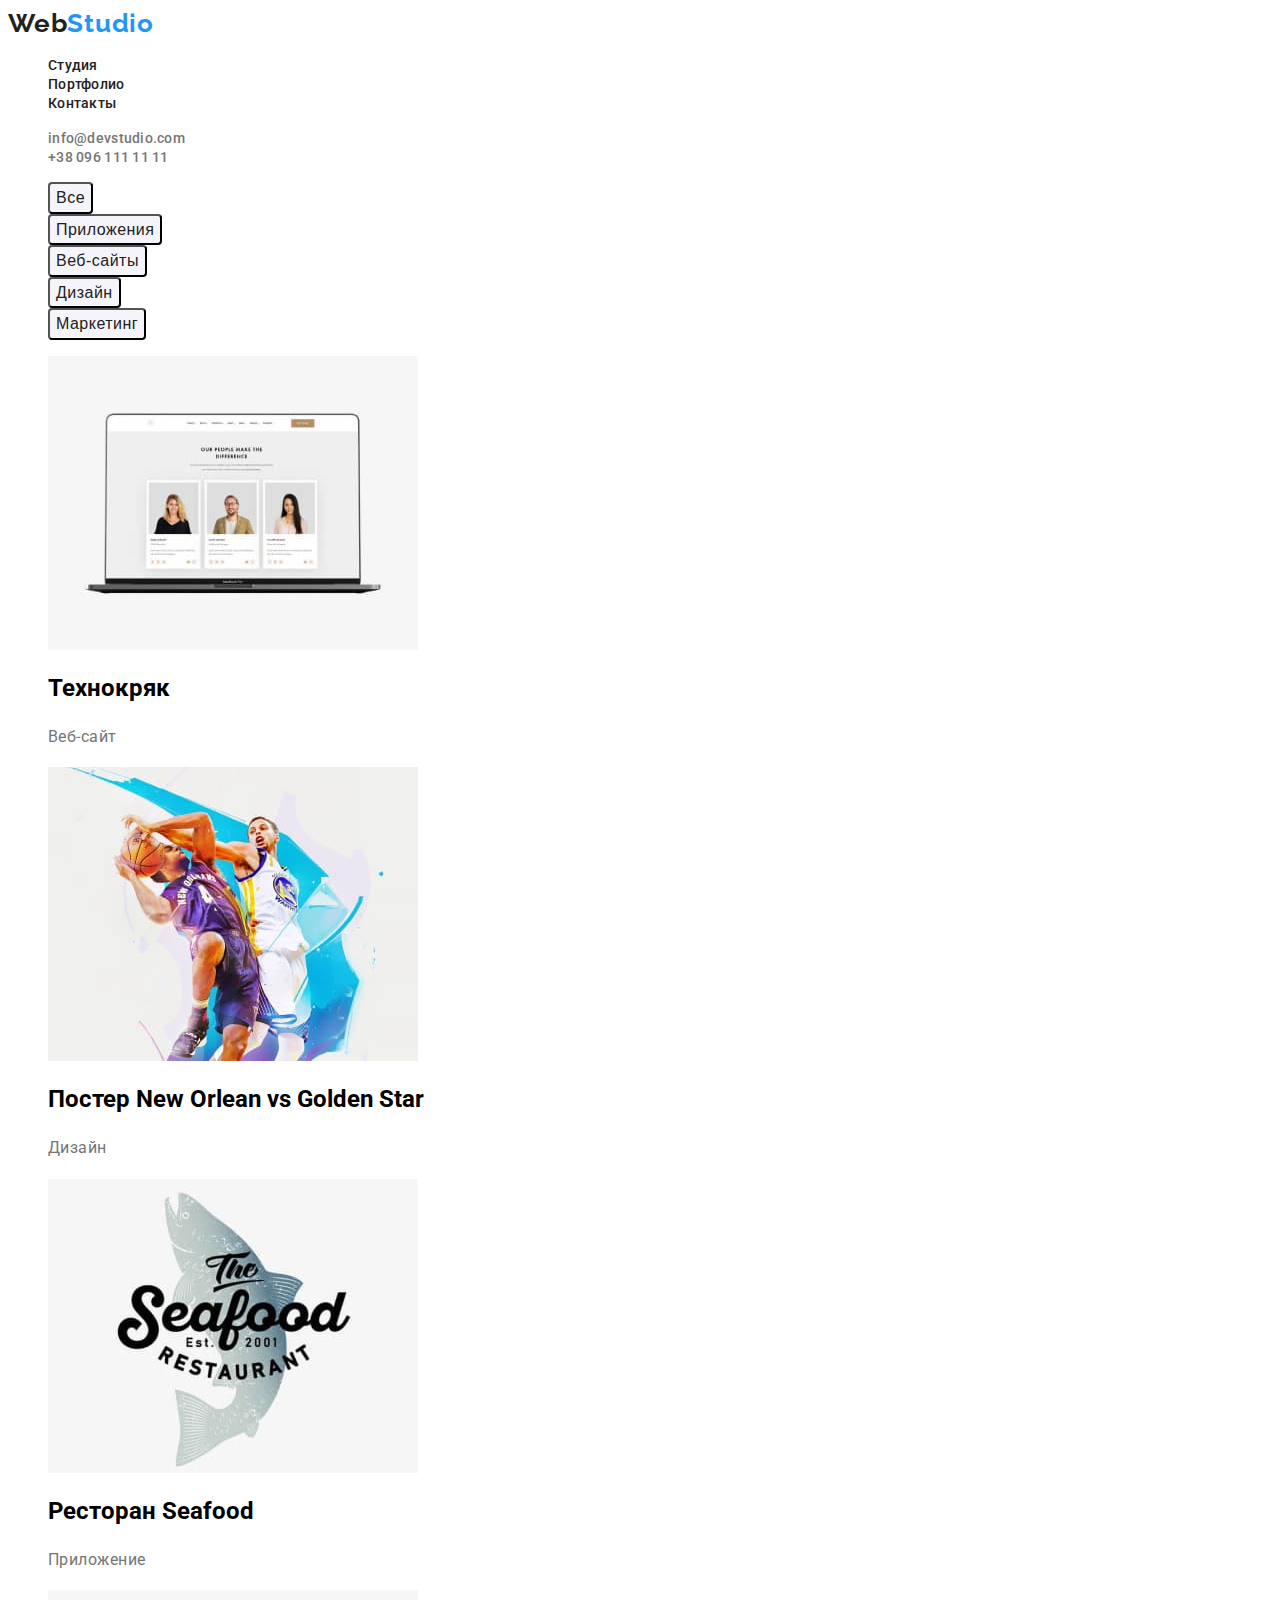
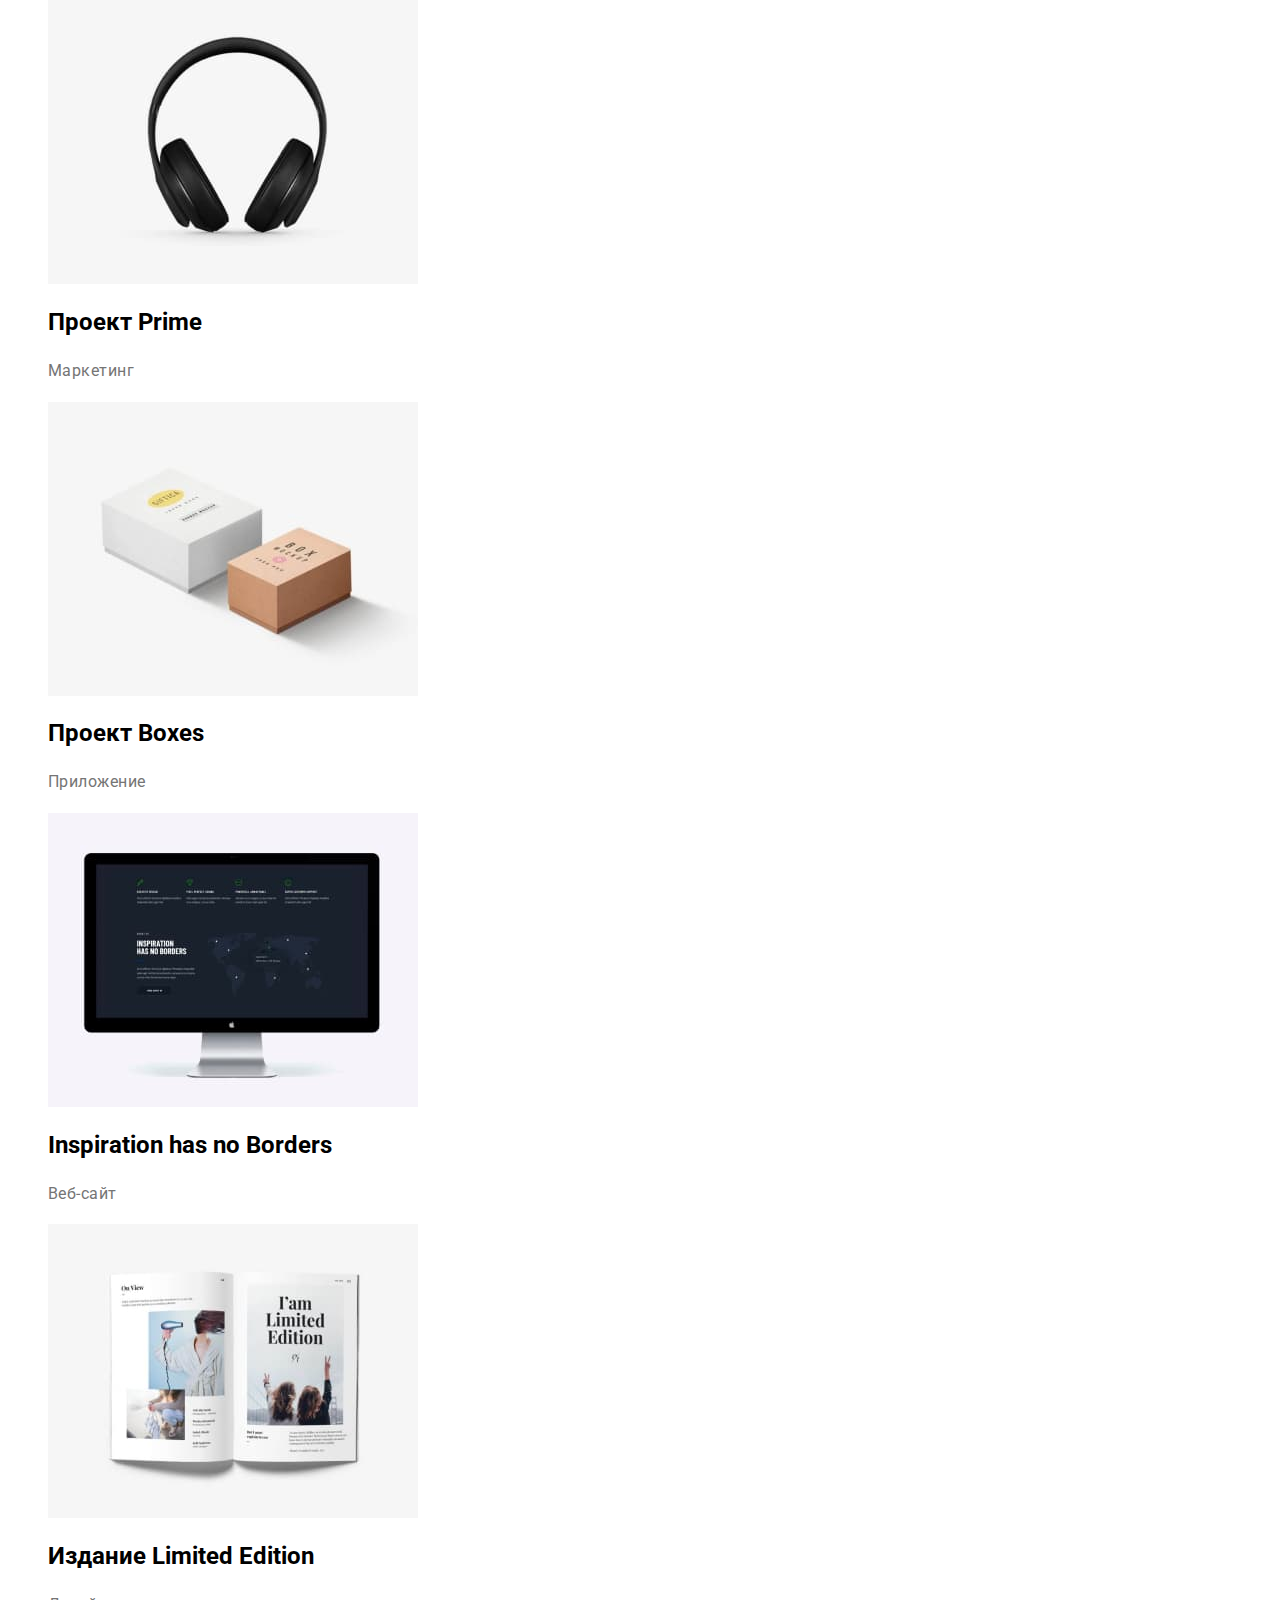
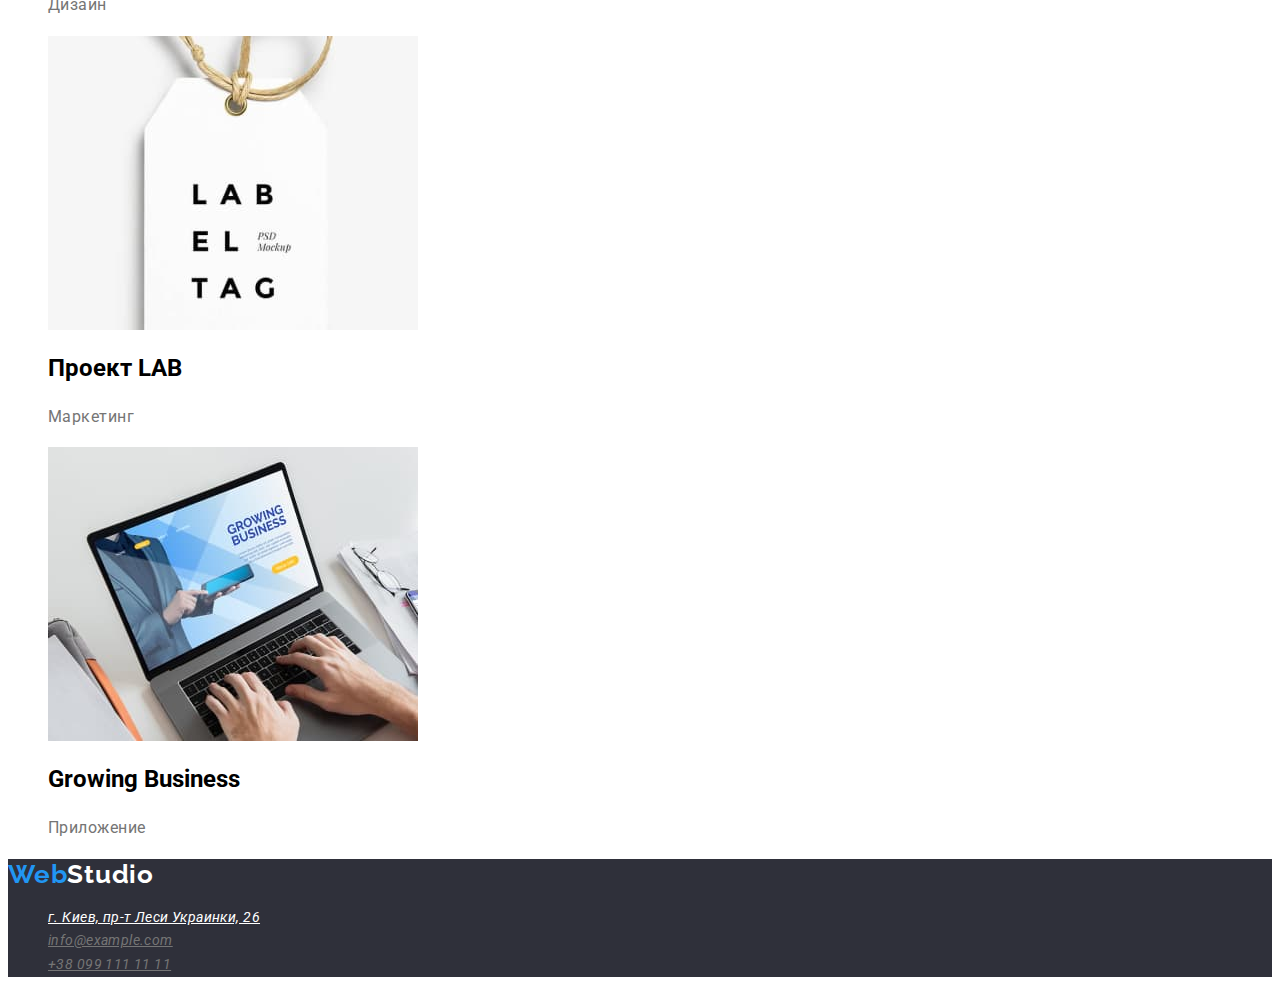
==== portfolio.html @ 5e299e3e "step_1" ====
<!DOCTYPE html>
<html lang="en">
<head>
    <meta charset="UTF-8" />
    <meta http-equiv="X-UA-Compatible" content="IE=edge" />
    <meta name="viewport" content="width=device-width, initial-scale=1.0" />
    <title>Портфолио</title>
    <link rel="preconnect" href="https://fonts.googleapis.com" />
    <link rel="preconnect" href="https://fonts.gstatic.com" crossorigin />
    <link
        href="https://fonts.googleapis.com/css2?family=Raleway:wght@700&family=Roboto:wght@400;500;700;900&display=swap"
        rel="stylesheet" />
    <link rel="stylesheet" href="./css/styles.css"/>
</head>
<body>
    <!--Header-->
    <header class="header">
        <a class="logo" href="index.html"><span class="collortxt">Web</span>Studio</a>
        <nav>
            <ul class="header-navigate">
                <li><a href="index.html" class="nav-link">Студия</a></li>
                <li><a href="portfolio.html" class="nav-link">Портфолио</a></li>
                <li><a href="/" class="nav-link">Контакты </a></li>
            </ul>
        </nav>
        <!--contact-->
        <ul class="contact-navigate">
            <li><a href="mailto:info@devstudio.com" class="contact">info@devstudio.com</a></li>
            <li><a href="tel:+380961111111" class="contact">+38 096 111 11 11</a></li>
        </ul>
    </header>
    <!-- main -->
    <main>
        <!-- button -->
        <section class="project">
            <h1 class="title">Проекты</h1>
            <ul class="project-button">
                <li><button class="button" type="button">Все</button></li>
                <li>
                    <button class="button" type="button">Приложения</button>
                </li>
                <li><button class="button" type="button">Веб-сайты</button></li>
                <li><button class="button" type="button">Дизайн</button></li>
                <li><button class="button" type="button">Маркетинг</button></li>
            </ul>
            <!-- photo -->
            <ul class="project-img">
                <li>
                    <img src="images/1p.jpg" width="370" alt="p1" />
                    <h2 class="mane_project">Технокряк</h2>
                    <p class="description">Веб-сайт</p>
                </li>
                <li>
                    <img src="images/2p.jpg" width="370" alt="p2" />
                    <h2 class="mane_project">Постер New Orlean vs Golden Star</h2>
                    <p class="description">Дизайн</p>
                </li>
                <li>
                    <img src="images/3p.jpg" width="370" alt="p3" />
                    <h2 class="mane_project">Ресторан Seafood</h2>
                    <p class="description">Приложение</p>
                </li>
                <li>
                    <img src="images/4p.jpg" width="370" alt="p4" />
                    <h2 class="mane_project">Проект Prime</h2>
                    <p class="description">Маркетинг</p>
                </li>
                <li>
                    <img src="images/5p.jpg" width="370" alt="p5" />
                    <h2 class="mane_project">Проект Boxes</h2>
                    <p class="description">Приложение</p>
                </li>
                <li>
                    <img src="images/6p.jpg" width="370" alt="p6" />
                    <h2 class="mane_project">Inspiration has no Borders</h2>
                    <p class="description">Веб-сайт</p>
                </li>
                <li>
                    <img src="images/7p.jpg" width="370" alt="p7" />
                    <h2 class="mane_project">Издание Limited Edition</h2>
                    <p class="description">Дизайн</p>
                </li>
                <li>
                    <img src="images/8p.jpg" width="370" alt="p8" />
                    <h2 class="mane_project">Проект LAB</h2>
                    <p class="description">Маркетинг</p>
                </li>
                <li>
                    <img src="images/9p.jpg" width="370" alt="p9" />
                    <h2 class="mane_project">Growing Business</h2>
                    <p class="description">Приложение</p>
                </li>
            </ul>
        </section>
    </main>
    <!-- Footer -->
<footer class="footer">
    <a class="logo-footer" href="index.html"><span class="collortxt">Web</span>Studio</a>
    <address class="address">
        <ul class="address-list">
            <li class="footer-contact">
                <a class="map" href="https://goo.gl/maps/zJ5b4M9oRAb7cDgC7">г. Киев, пр-т Леси Украинки, 26</a>
            </li>
            <li class="footer-contact">
                <a class="contact" href="mailto:info@example.com">info@example.com</a>
            </li>
            <li class="footer-contact">
                <a class="contact" href="tel:+380991111111">+38 099 111 11 11</a>
            </li>
        </ul>
    </address>
</footer>
</body>
</html>
---- css/styles.css ----
:root {
  --hover-collor-text: #2196f3;
  --description-collor: #757575;
  --basic-coller: #212121;
  --title-color: #ffffff;
  --bacgraund: #2f303a;
  --portfolio-button: #f5f4fa;
}
body {
  font-family: 'Roboto', sans-serif;
}
/* header */
/* logo */
.logo {
  font-family: Raleway;
  font-weight: 700;
  font-size: 26px;
  line-height: 1.19;
  letter-spacing: 0.03em;
  color: var(--hover-collor-text);
  text-decoration: none;
  letter-spacing: 0.03em;
}
.collortxt {
  color: var(--basic-coller);
}
/* Навигация */
.header-navigate .nav-link {
  color: var(--basic-coller);
  text-decoration: none;
  font-weight: 500;
  font-size: 14px;
  line-height: 1.14;
  letter-spacing: 0.02em;
}
.contact-navigate .contact {
  color: var(--description-collor);
  text-decoration: none;
  font-weight: 500;
  font-size: 14px;
  line-height: 1.14;
  letter-spacing: 0.02em;
}
.contact-navigate,
.header-navigate {
  list-style-type: none;
}
.nav-link:hover,
.contact:hover,
.contact:focus,
.nav-link:focus {
  color: var(--hover-collor-text);
}
/* main */
/* section one */
.main-top {
  background-color: var(--bacgraund);
}
.hide {
  display: none;
}
.main-top .title {
  color: var(--title-color);
  text-align: center;
  font-weight: 900;
  font-size: 44px;
  line-height: 1.16;
  letter-spacing: 0.06em;
  text-transform: uppercase;
  font-weight: 400;
}
.main-top .button {
  background-color: var(--hover-collor-text);
  color: var(--title-color);
  cursor: pointer;
  display: flex;
  align-items: center;
  text-align: center;
  font-weight: 700;
  font-size: 16px;
  line-height: 1.85;
  border-radius: 4px;
  letter-spacing: 0.06em;
}
/* information section */
.block {
  list-style-type: none;
}
.block_h {
  color: var(--basic-coller);
  font-weight: 700;
  font-size: 14px;
  line-height: 1.14;
  letter-spacing: 0.03em;
  text-transform: uppercase;
}
.block_p {
  color: var(--description-collor);
  font-weight: 400;
  font-size: 14px;
  line-height: 1.7;
  letter-spacing: 0.03em;
}
/* work section */
.image-work {
  list-style-type: none;
}
.work .title {
  font-weight: 700;
  font-size: 36px;
  line-height: 42px;
  text-align: center;
  color: var(--basic-coller);
  letter-spacing: 0.03em;
}
/* team */
.team .title {
  font-weight: 700;
  font-size: 36px;
  line-height: 1.16;
  text-align: center;
  color: var(--basic-coller);
  letter-spacing: 0.03em;
}
.name {
  color: #212121;
  font-weight: 500;
  font-size: 16px;
  line-height: 1.18;
  text-align: center;
  letter-spacing: 0.03em;
  font-weight: 400;
}
.profession {
  font-size: 16px;
  line-height: 19px;
  text-align: center;
  color: var(--description-collor);
  letter-spacing: 0.03em;
  font-weight: 400;
}
.team-info {
  list-style-type: none;
}
/* footer */
.footer {
  background-color: var(--bacgraund);
}
.footer .logo-footer {
  color: var(--title-color);
  text-decoration: none;
  font-family: Raleway;
  font-weight: 700;
  font-size: 26px;
  line-height: 1.19;
  letter-spacing: 0.03em;
}
.logo-footer .collortxt {
  color: var(--hover-collor-text);
}
.footer-contact .contact {
  list-style-type: none;
  font-size: 14px;
  line-height: 1.7;
  color: var(--description-collor);
  letter-spacing: 0.03em;
  font-weight: 400;
}
.footer-contact .map {
  color: var(--title-color);
  font-size: 14px;
  line-height: 1.7;
  letter-spacing: 0.03em;
  font-weight: 400;
}
.address-list {
  list-style-type: none;
}
.footer-contact .contact:focus,
.footer-contact .map:focus,
.footer-contact .contact:hover,
.footer-contact .map:hover {
  color: var(--hover-collor-text);
}
/* Портфолио */
.project-button,
.project-img {
  list-style-type: none;
}
.project-button .button {
  background-color: var(--portfolio-button);
  color: var(--basic-coller);
  font-weight: 500;
  font-size: 16px;
  line-height: 1.6;
  text-align: center;
  border-radius: 4px;
  letter-spacing: 0.03em;
  cursor: pointer;
}
.project-button .button:hover,
.project-button .button:focus {
  background-color: var(--hover-collor-text);
  color: var(--title-color);
}
.project .title {
  display: none;
}
.name-project {
  font-weight: 700;
  font-size: 18px;
  line-height: 2;
  color: var(--basic-coller);
  letter-spacing: 0.06em;
}
.description {
  font-size: 16px;
  line-height: 1.85;
  color: var(--description-collor);
  letter-spacing: 0.03em;
  font-weight: 400;
}
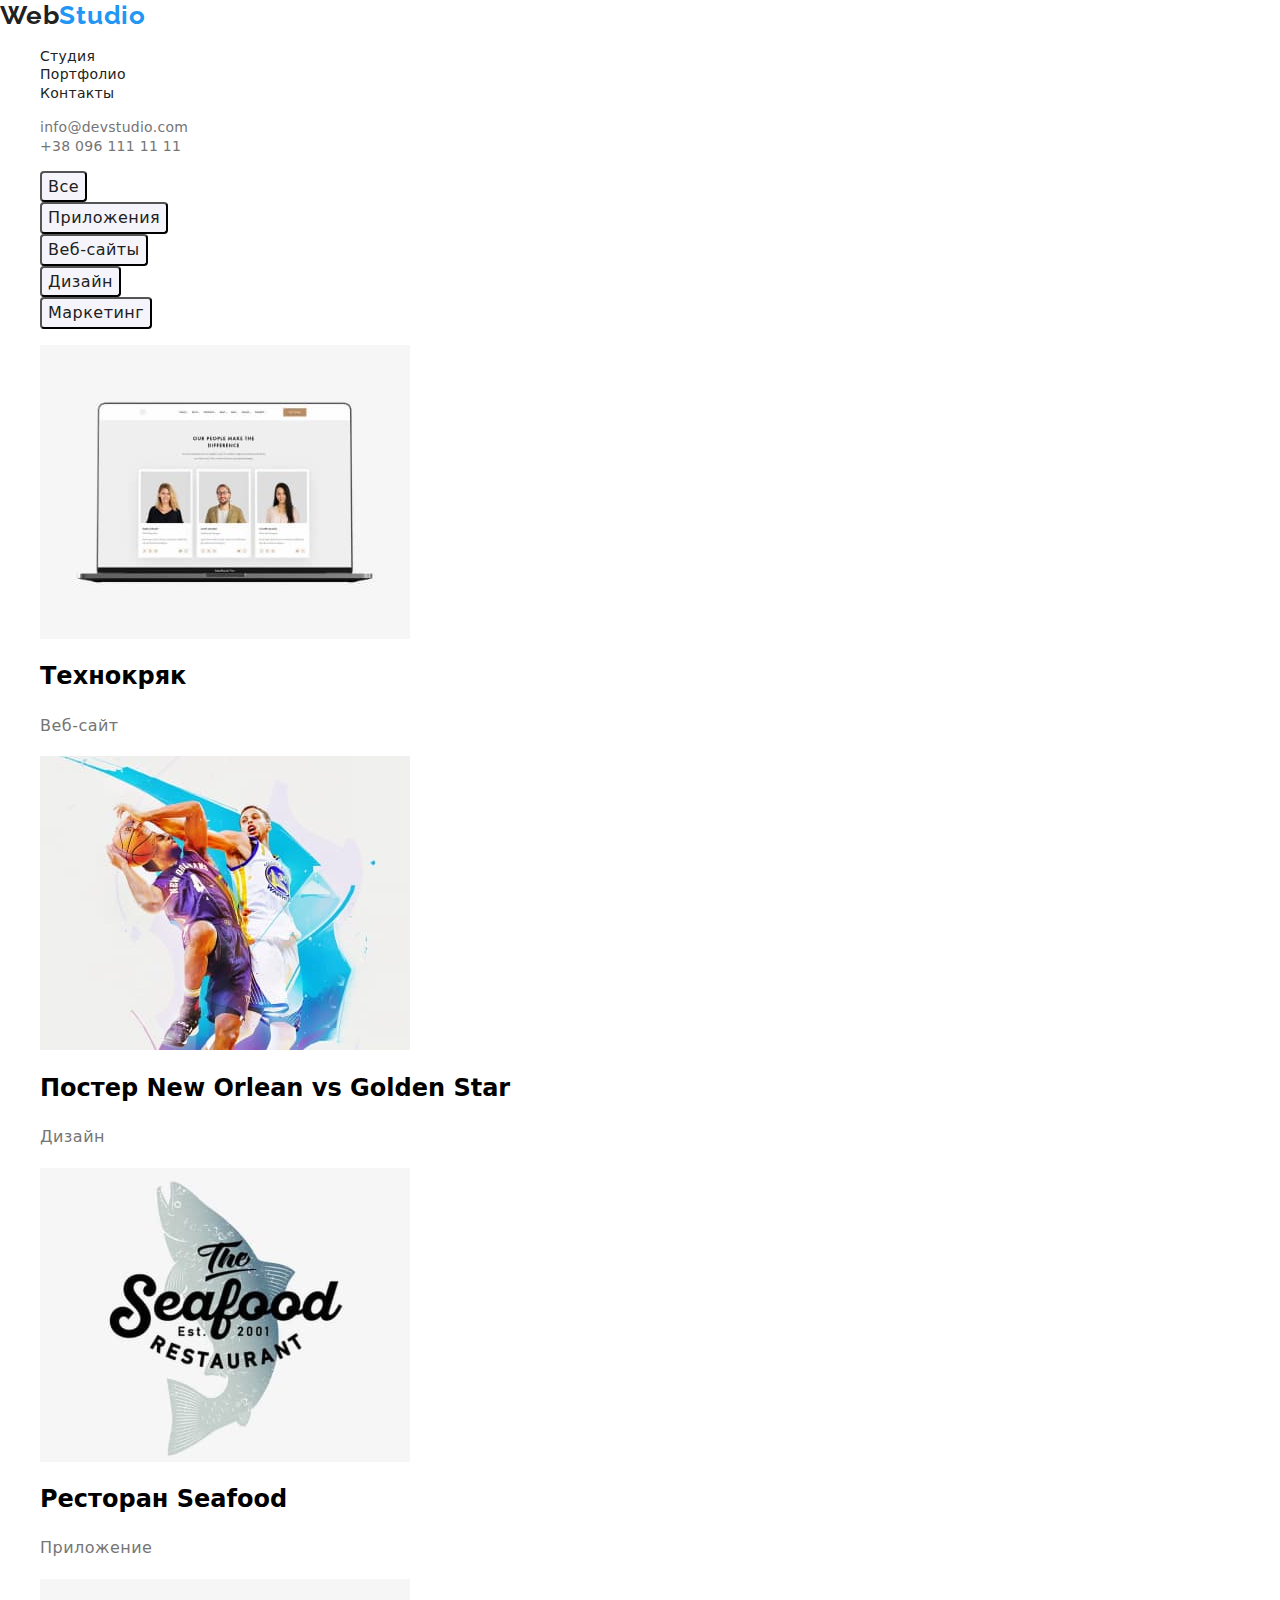
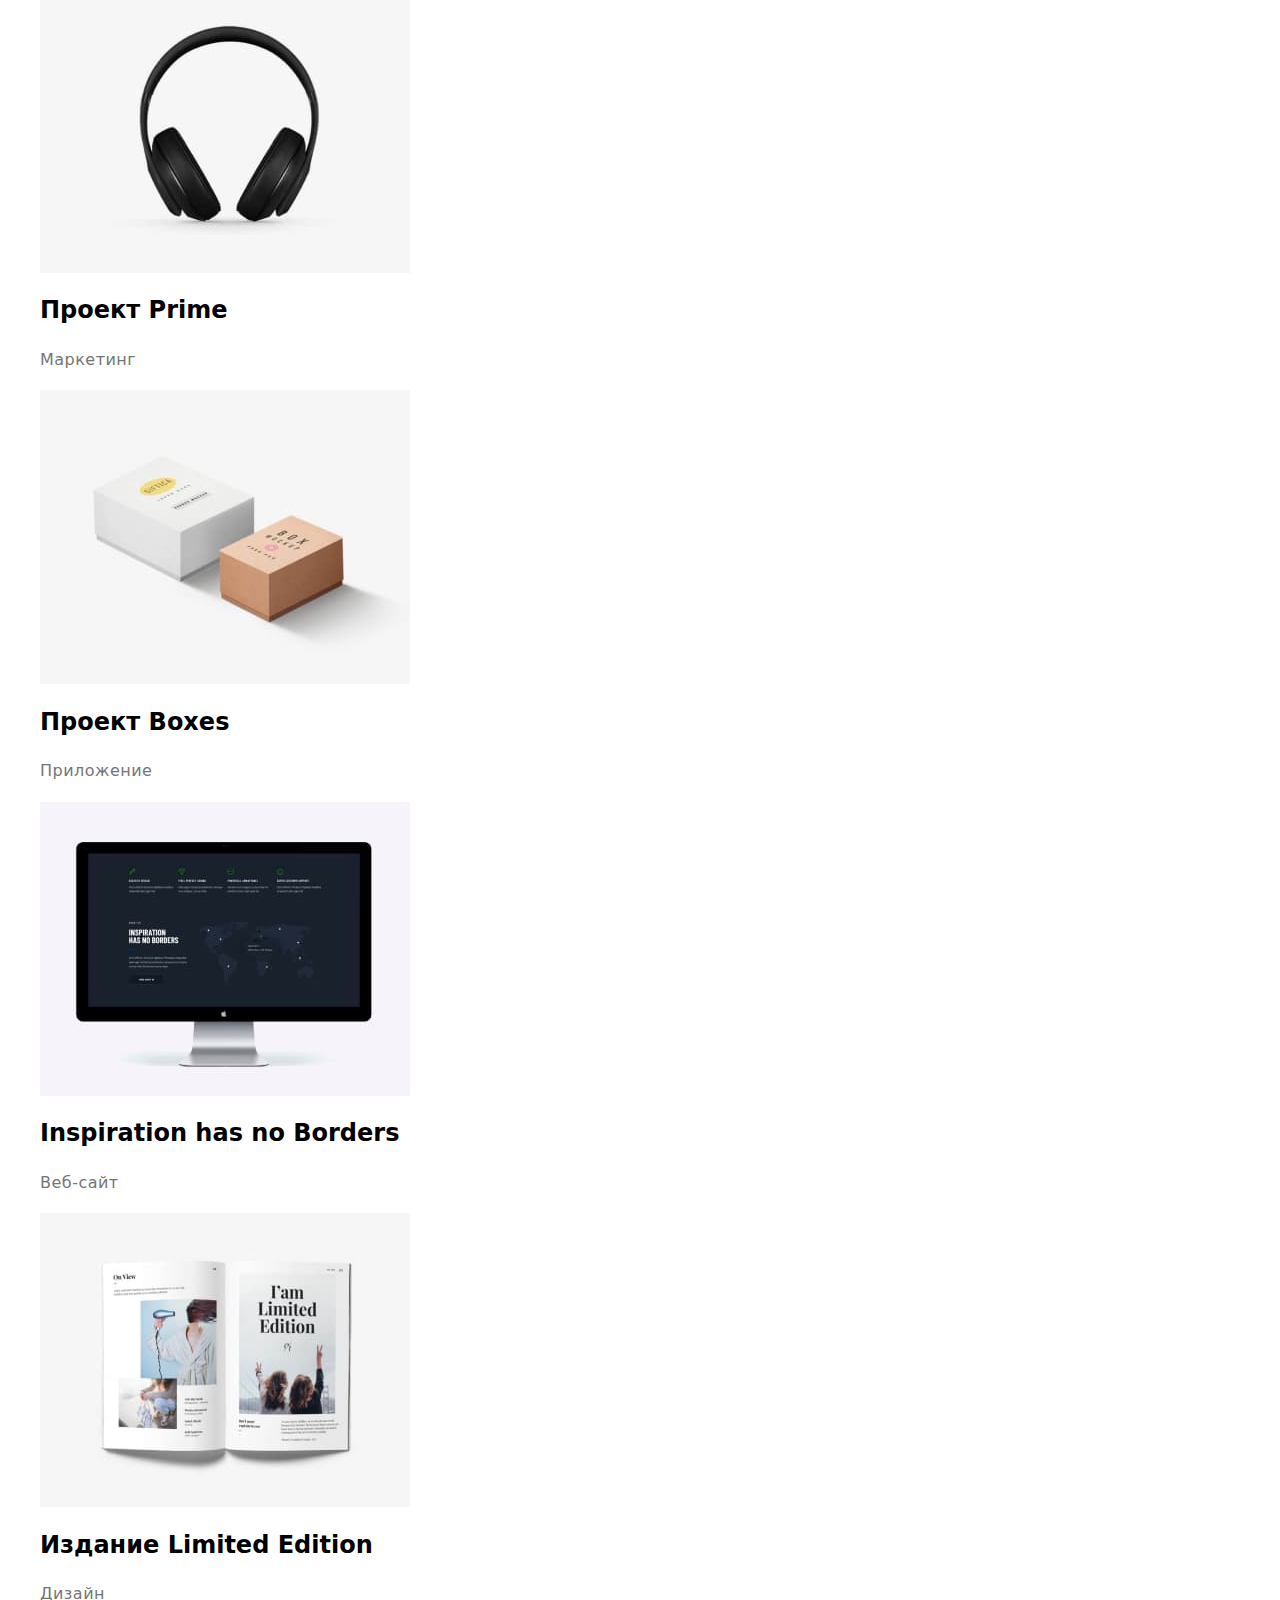
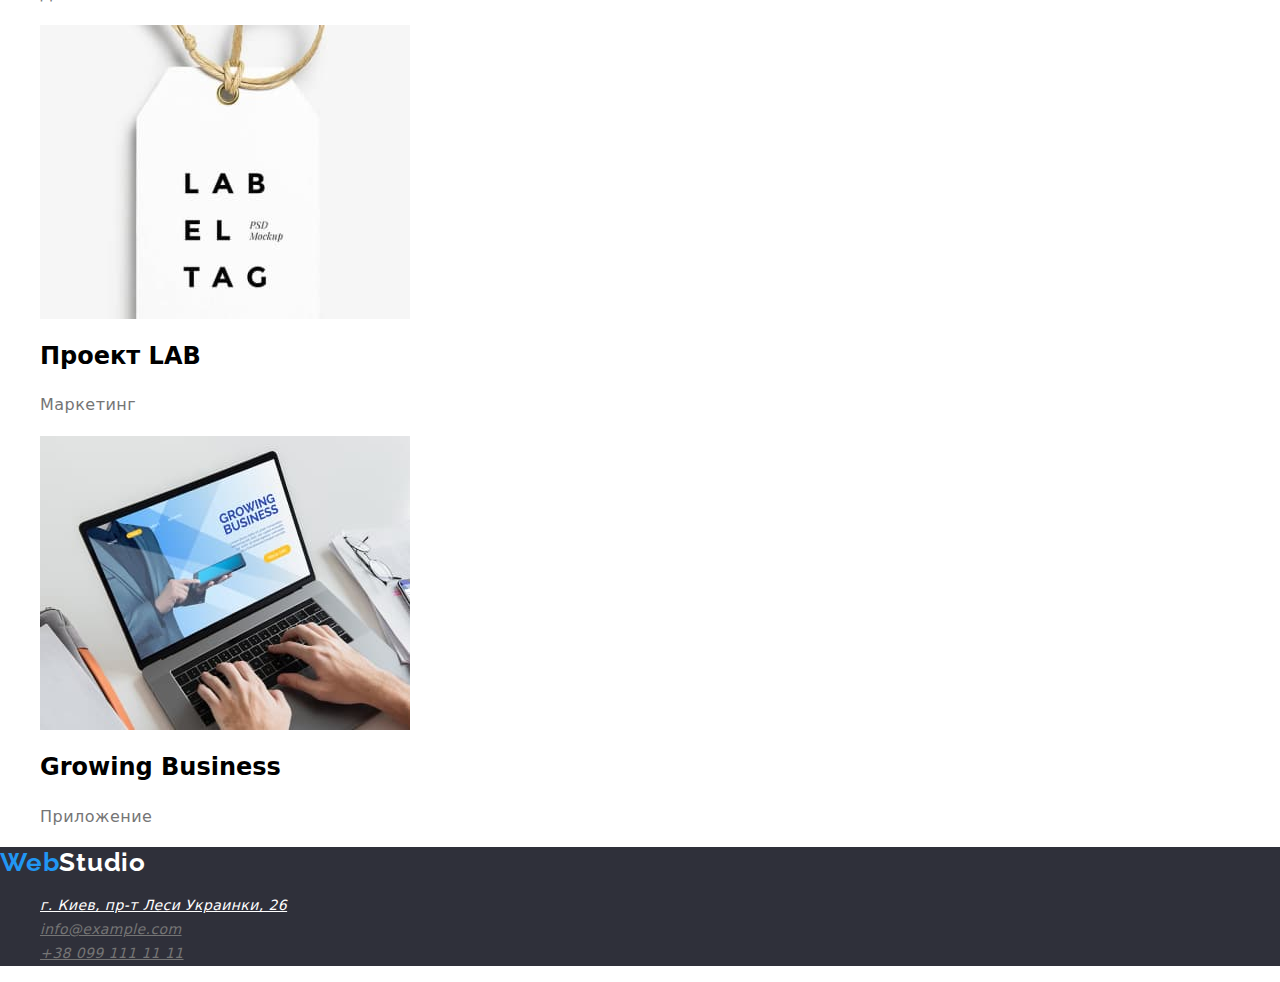
==== commit 3cab557d: "step_2" ====
--- a/portfolio.html
+++ b/portfolio.html
@@ -11,90 +11,112 @@
         href="https://fonts.googleapis.com/css2?family=Raleway:wght@700&family=Roboto:wght@400;500;700;900&display=swap"
         rel="stylesheet" />
     <link rel="stylesheet" href="./css/styles.css"/>
+    <link rel="stylesheet" href="./css/modern-normalize.css" />
 </head>
 <body>
     <!--Header-->
     <header class="header">
+        <div class="container header-content">
         <a class="logo" href="index.html"><span class="collortxt">Web</span>Studio</a>
         <nav>
             <ul class="header-navigate">
-                <li><a href="index.html" class="nav-link">Студия</a></li>
-                <li><a href="portfolio.html" class="nav-link">Портфолио</a></li>
-                <li><a href="/" class="nav-link">Контакты </a></li>
+                <li class="item"><a href="index.html" class="nav-link">Студия</a></li>
+                <li class="item"><a href="portfolio.html" class="nav-link">Портфолио</a></li>
+                <li class="item"><a href="/" class="nav-link">Контакты </a></li>
             </ul>
         </nav>
         <!--contact-->
         <ul class="contact-navigate">
-            <li><a href="mailto:info@devstudio.com" class="contact">info@devstudio.com</a></li>
-            <li><a href="tel:+380961111111" class="contact">+38 096 111 11 11</a></li>
+            <li class="item"><a href="mailto:info@devstudio.com" class="contact">info@devstudio.com</a></li>
+            <li class="item"><a href="tel:+380961111111" class="contact">+38 096 111 11 11</a></li>
         </ul>
+        </div>
     </header>
     <!-- main -->
     <main>
         <!-- button -->
-        <section class="project">
+        <section class="section project">
+            <div class="container">
             <h1 class="title">Проекты</h1>
             <ul class="project-button">
-                <li><button class="button" type="button">Все</button></li>
-                <li>
-                    <button class="button" type="button">Приложения</button>
-                </li>
-                <li><button class="button" type="button">Веб-сайты</button></li>
-                <li><button class="button" type="button">Дизайн</button></li>
-                <li><button class="button" type="button">Маркетинг</button></li>
+                <li class="button-list"><button class="button" type="button">Все</button></li>
+                <li class="button-list"><button class="button" type="button">Приложения</button></li>
+                <li class="button-list"><button class="button" type="button">Веб-сайты</button></li>
+                <li class="button-list"><button class="button" type="button">Дизайн</button></li>
+                <li class="button-list"><button class="button" type="button">Маркетинг</button></li>
             </ul>
             <!-- photo -->
             <ul class="project-img">
-                <li>
-                    <img src="images/1p.jpg" width="370" alt="p1" />
-                    <h2 class="mane_project">Технокряк</h2>
+                <li class="list">
+                    <img class="photo-card" src="images/1p.jpg" width="370" alt="p1" />
+                    <div class="cotnent">
+                    <h2 class="name_project">Технокряк</h2>
                     <p class="description">Веб-сайт</p>
+                    </div>  
                 </li>
-                <li>
-                    <img src="images/2p.jpg" width="370" alt="p2" />
-                    <h2 class="mane_project">Постер New Orlean vs Golden Star</h2>
+                <li class="list">
+                    <img class="photo-card" src="images/2p.jpg" width="370" alt="p2" />
+                    <div class="content">
+                    <h2 class="name_project">Постер New Orlean vs Golden Star</h2>
                     <p class="description">Дизайн</p>
+                    </div>
                 </li>
-                <li>
-                    <img src="images/3p.jpg" width="370" alt="p3" />
-                    <h2 class="mane_project">Ресторан Seafood</h2>
+                <li class="list">
+                    <img class="photo-card" src="images/3p.jpg" width="370" alt="p3" />
+                    <div class="content">
+                    <h2 class="name_project">Ресторан Seafood</h2>
                     <p class="description">Приложение</p>
+                    </div>
                 </li>
-                <li>
-                    <img src="images/4p.jpg" width="370" alt="p4" />
-                    <h2 class="mane_project">Проект Prime</h2>
+                <li class="list">
+                    <img class="photo-card" src="images/4p.jpg" width="370" alt="p4" />
+                    <div class="content">
+                    <h2 class="name_project">Проект Prime</h2>
                     <p class="description">Маркетинг</p>
+                    </div>  
                 </li>
-                <li>
-                    <img src="images/5p.jpg" width="370" alt="p5" />
-                    <h2 class="mane_project">Проект Boxes</h2>
+                <li class="list">
+                    <img class="photo-card" src="images/5p.jpg" width="370" alt="p5" />
+                    <div class="content">
+                    <h2 class="name_project">Проект Boxes</h2>
                     <p class="description">Приложение</p>
+                    </div>
                 </li>
-                <li>
+                <li class="list">
                     <img src="images/6p.jpg" width="370" alt="p6" />
-                    <h2 class="mane_project">Inspiration has no Borders</h2>
+                    <div class="content">
+                    <h2 class="name_project">Inspiration has no Borders</h2>
                     <p class="description">Веб-сайт</p>
+                    </div>
                 </li>
-                <li>
-                    <img src="images/7p.jpg" width="370" alt="p7" />
-                    <h2 class="mane_project">Издание Limited Edition</h2>
+                <li class="list">
+                    <img class="photo-card" src="images/7p.jpg" width="370" alt="p7" />
+                    <div class="content">
+                    <h2 class="name_project">Издание Limited Edition</h2>
                     <p class="description">Дизайн</p>
+                    </div>
                 </li>
-                <li>
-                    <img src="images/8p.jpg" width="370" alt="p8" />
-                    <h2 class="mane_project">Проект LAB</h2>
+                <li class="list">
+                    <img class="photo-card" src="images/8p.jpg" width="370" alt="p8" />
+                    <div class="content">
+                    <h2 class="name_project">Проект LAB</h2>
                     <p class="description">Маркетинг</p>
+                    </div>  
                 </li>
-                <li>
-                    <img src="images/9p.jpg" width="370" alt="p9" />
-                    <h2 class="mane_project">Growing Business</h2>
+                <li class="list">
+                    <img class="photo-card" src="images/9p.jpg" width="370" alt="p9" />
+                    <div class="content">
+                    <h2 class="name_project">Growing Business</h2>
                     <p class="description">Приложение</p>
+                    </div>
                 </li>
             </ul>
+            </div>
         </section>
     </main>
     <!-- Footer -->
 <footer class="footer">
+    <div class="container conteiner-footer">
     <a class="logo-footer" href="index.html"><span class="collortxt">Web</span>Studio</a>
     <address class="address">
         <ul class="address-list">
@@ -109,6 +131,7 @@
             </li>
         </ul>
     </address>
+    </div>
 </footer>
 </body>
 </html>
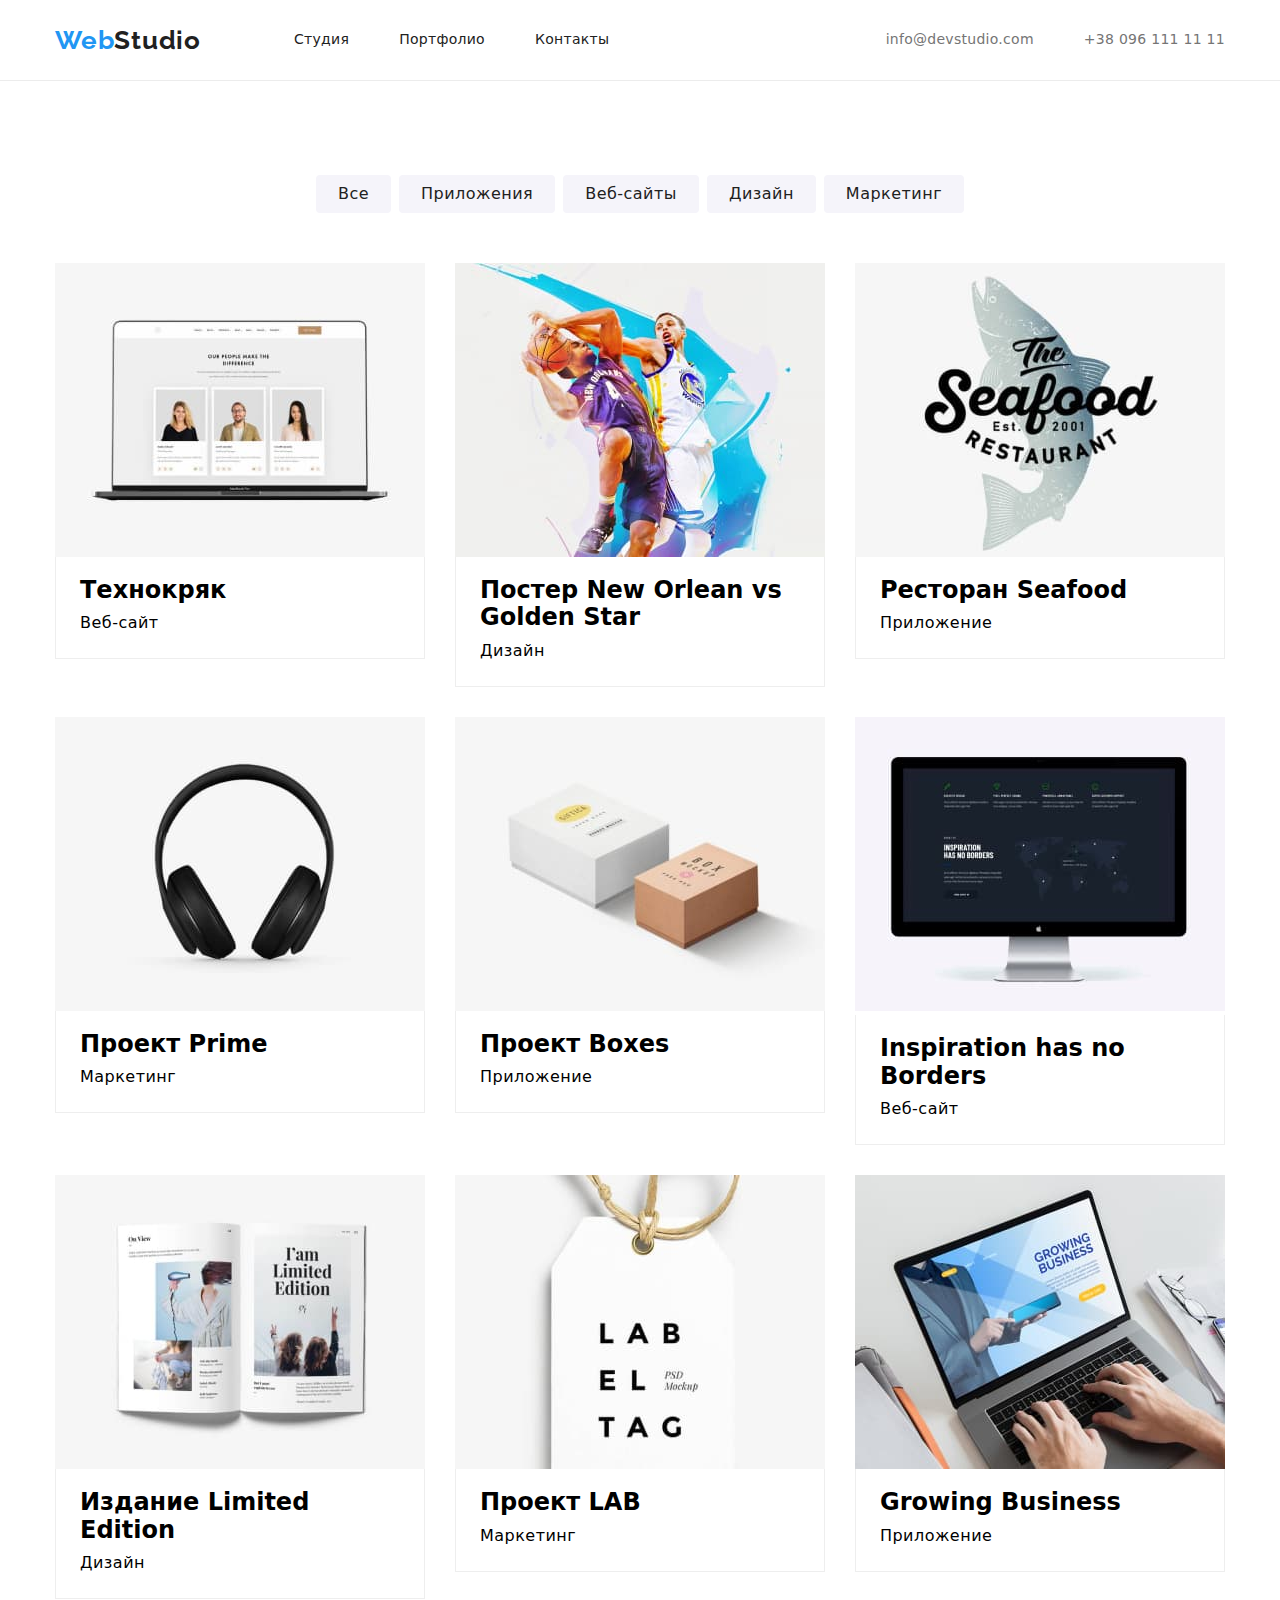
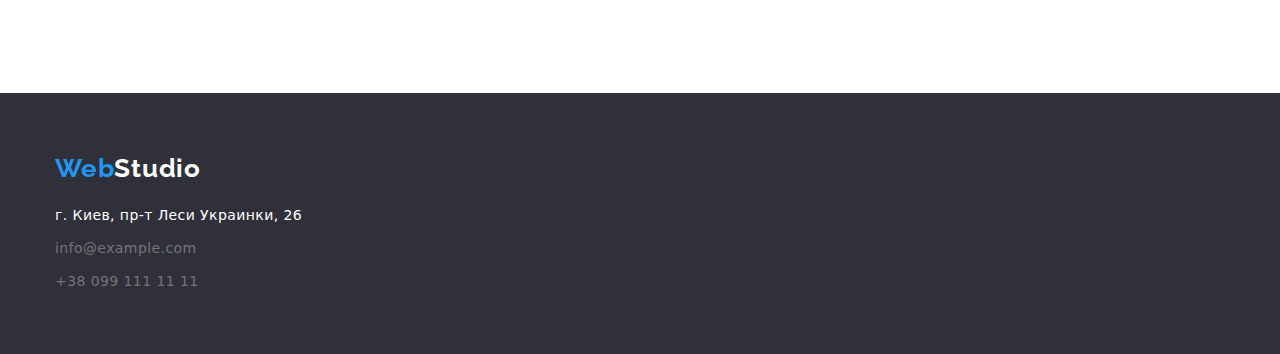
==== commit 5952e2cb: "Step_4" ====
--- a/portfolio.html
+++ b/portfolio.html
@@ -4,21 +4,22 @@
     <meta charset="UTF-8" />
     <meta http-equiv="X-UA-Compatible" content="IE=edge" />
     <meta name="viewport" content="width=device-width, initial-scale=1.0" />
-    <title>Портфолио</title>
+    <title>Главная</title>
     <link rel="preconnect" href="https://fonts.googleapis.com" />
     <link rel="preconnect" href="https://fonts.gstatic.com" crossorigin />
     <link
         href="https://fonts.googleapis.com/css2?family=Raleway:wght@700&family=Roboto:wght@400;500;700;900&display=swap"
         rel="stylesheet" />
-    <link rel="stylesheet" href="./css/styles.css"/>
+    <link rel="stylesheet" href="./css/styles.css" />
     <link rel="stylesheet" href="./css/modern-normalize.css" />
 </head>
+
 <body>
-    <!--Header-->
+<!--heder-->
     <header class="header">
-        <div class="container header-content">
+        <div class="container header-content" >
         <a class="logo" href="index.html"><span class="collortxt">Web</span>Studio</a>
-        <nav>
+        <nav class="nav-block">
             <ul class="header-navigate">
                 <li class="item"><a href="index.html" class="nav-link">Студия</a></li>
                 <li class="item"><a href="portfolio.html" class="nav-link">Портфолио</a></li>
@@ -30,14 +31,14 @@
             <li class="item"><a href="mailto:info@devstudio.com" class="contact">info@devstudio.com</a></li>
             <li class="item"><a href="tel:+380961111111" class="contact">+38 096 111 11 11</a></li>
         </ul>
-        </div>
+        </div>  
     </header>
+    
     <!-- main -->
     <main>
         <!-- button -->
         <section class="section project">
-            <div class="container">
-            <h1 class="title">Проекты</h1>
+            <h1 class="hide">Портфолио</h1>
             <ul class="project-button">
                 <li class="button-list"><button class="button" type="button">Все</button></li>
                 <li class="button-list"><button class="button" type="button">Приложения</button></li>
@@ -46,66 +47,67 @@
                 <li class="button-list"><button class="button" type="button">Маркетинг</button></li>
             </ul>
             <!-- photo -->
-            <ul class="project-img">
+            <div class="container">
+            <ul class="portfolio">
                 <li class="list">
                     <img class="photo-card" src="images/1p.jpg" width="370" alt="p1" />
-                    <div class="cotnent">
+                    <div class="portfolio-card">
                     <h2 class="name_project">Технокряк</h2>
                     <p class="description">Веб-сайт</p>
                     </div>  
                 </li>
                 <li class="list">
                     <img class="photo-card" src="images/2p.jpg" width="370" alt="p2" />
-                    <div class="content">
+                    <div class="portfolio-card">
                     <h2 class="name_project">Постер New Orlean vs Golden Star</h2>
                     <p class="description">Дизайн</p>
                     </div>
                 </li>
                 <li class="list">
                     <img class="photo-card" src="images/3p.jpg" width="370" alt="p3" />
-                    <div class="content">
+                    <div class="portfolio-card">
                     <h2 class="name_project">Ресторан Seafood</h2>
                     <p class="description">Приложение</p>
                     </div>
                 </li>
                 <li class="list">
-                    <img class="photo-card" src="images/4p.jpg" width="370" alt="p4" />
-                    <div class="content">
+                    <img class="photo-card" src="images/4p.jpg" width="370" alt="p4" >
+                    <div class="portfolio-card">
                     <h2 class="name_project">Проект Prime</h2>
                     <p class="description">Маркетинг</p>
                     </div>  
                 </li>
                 <li class="list">
                     <img class="photo-card" src="images/5p.jpg" width="370" alt="p5" />
-                    <div class="content">
+                    <div class="portfolio-card">
                     <h2 class="name_project">Проект Boxes</h2>
                     <p class="description">Приложение</p>
                     </div>
                 </li>
                 <li class="list">
                     <img src="images/6p.jpg" width="370" alt="p6" />
-                    <div class="content">
+                    <div class="portfolio-card">
                     <h2 class="name_project">Inspiration has no Borders</h2>
                     <p class="description">Веб-сайт</p>
                     </div>
                 </li>
                 <li class="list">
                     <img class="photo-card" src="images/7p.jpg" width="370" alt="p7" />
-                    <div class="content">
+                    <div class="portfolio-card">
                     <h2 class="name_project">Издание Limited Edition</h2>
                     <p class="description">Дизайн</p>
                     </div>
                 </li>
                 <li class="list">
                     <img class="photo-card" src="images/8p.jpg" width="370" alt="p8" />
-                    <div class="content">
+                    <div class="portfolio-card">
                     <h2 class="name_project">Проект LAB</h2>
                     <p class="description">Маркетинг</p>
                     </div>  
                 </li>
                 <li class="list">
                     <img class="photo-card" src="images/9p.jpg" width="370" alt="p9" />
-                    <div class="content">
+                    <div class="portfolio-card">
                     <h2 class="name_project">Growing Business</h2>
                     <p class="description">Приложение</p>
                     </div>
--- a/css/styles.css
+++ b/css/styles.css
@@ -10,19 +10,44 @@
   font-family: 'Roboto', sans-serif;
 }
 /* header */
+ul {
+  margin: 0;
+  padding: 0;
+  list-style: none;
+}
+h1,
+h2,
+h3,
+p {
+  margin: 0;
+  padding: 0;
+}
+.hedden-elem {
+  width: 1px;
+  height: 1px;
+  owerflow: hidden;
+  opacity: 0;
+  margin-top: -1px;
+}
+.header {
+  border-bottom: 1px solid #ececec;
+}
+.header-content {
+  display: flex;
+  align-items: center;
+}
 /* logo */
+.logo .collortxt {
+  color: var(--hover-collor-text);
+}
 .logo {
   font-family: Raleway;
   font-weight: 700;
   font-size: 26px;
   line-height: 1.19;
   letter-spacing: 0.03em;
-  color: var(--hover-collor-text);
-  text-decoration: none;
-  letter-spacing: 0.03em;
-}
-.collortxt {
-  color: var(--basic-coller);
+  color: var(--basic-coller);
+  text-decoration: none;
 }
 /* Навигация */
 .header-navigate .nav-link {
@@ -32,6 +57,15 @@
   font-size: 14px;
   line-height: 1.14;
   letter-spacing: 0.02em;
+  display: block;
+  padding: 32px 0;
+}
+.header-navigate .item:not(:last-child),
+.contact-navigate .item:not(:last-child) {
+  margin-right: 50px;
+}
+.contact-navigate {
+  margin-left: auto;
 }
 .contact-navigate .contact {
   color: var(--description-collor);
@@ -40,10 +74,15 @@
   font-size: 14px;
   line-height: 1.14;
   letter-spacing: 0.02em;
-}
-.contact-navigate,
-.header-navigate {
-  list-style-type: none;
+  display: block;
+  padding: 21px 0;
+}
+.nav-block {
+  margin-left: 93px;
+}
+.header-navigate,
+.contact-navigate {
+  display: flex;
 }
 .nav-link:hover,
 .contact:hover,
@@ -53,40 +92,68 @@
 }
 /* main */
 /* section one */
-.main-top {
+.section {
+  padding: 94px 0;
+}
+.hero {
   background-color: var(--bacgraund);
-}
-.hide {
-  display: none;
-}
-.main-top .title {
-  color: var(--title-color);
-  text-align: center;
+  text-align: center;
+  padding: 200px 0;
+}
+.hero .title {
   font-weight: 900;
   font-size: 44px;
   line-height: 1.16;
   letter-spacing: 0.06em;
   text-transform: uppercase;
-  font-weight: 400;
-}
-.main-top .button {
+  margin-bottom: 30px;
+  color: var(--title-color);
+}
+.hero .button {
   background-color: var(--hover-collor-text);
   color: var(--title-color);
   cursor: pointer;
-  display: flex;
-  align-items: center;
-  text-align: center;
   font-weight: 700;
   font-size: 16px;
   line-height: 1.85;
+  min-width: 200px;
+  letter-spacing: 0.06em;
+  display: inline-block;
+  box-shadow: 0px 4px 4px rgba(0, 0, 0, 0.15);
   border-radius: 4px;
-  letter-spacing: 0.06em;
+  padding: 10px 32px;
+  border: transparent;
 }
 /* information section */
-.block {
-  list-style-type: none;
-}
-.block_h {
+.hide {
+  position: absolute;
+  width: 1px;
+  height: 1px;
+  margin: -1px;
+  padding: 0;
+  overflow: hidden;
+  border: 0;
+  clip: rect(0 0 0 0);
+}
+.container {
+  width: 1200px;
+  margin-left: auto;
+  margin-right: auto;
+  padding: 0px 15px;
+}
+.information .item {
+  margin: 0;
+  padding: 0;
+  display: flex;
+  list-style-type: none;
+}
+.information .block {
+  width: 270px;
+}
+.information .list:not(:last-child) {
+  margin-right: 30px;
+}
+.information .title {
   color: var(--basic-coller);
   font-weight: 700;
   font-size: 14px;
@@ -94,16 +161,35 @@
   letter-spacing: 0.03em;
   text-transform: uppercase;
 }
-.block_p {
+.information .discription {
   color: var(--description-collor);
   font-weight: 400;
   font-size: 14px;
   line-height: 1.7;
   letter-spacing: 0.03em;
+  margin: 0;
+  padding: 0;
+  margin-top: 10px;
 }
 /* work section */
+.work {
+  padding-top: 0;
+}
+img {
+  max-width: 100%;
+  height: auto;
+}
+.work .image {
+  display: flex;
+}
+.work .container {
+  text-align: center;
+}
 .image-work {
   list-style-type: none;
+}
+.image-work:not(:last-child) {
+  margin-right: 30px;
 }
 .work .title {
   font-weight: 700;
@@ -112,8 +198,16 @@
   text-align: center;
   color: var(--basic-coller);
   letter-spacing: 0.03em;
+  margin-bottom: 50px;
 }
 /* team */
+.team {
+  background-color: var(--portfolio-button);
+}
+.team-section .item-container {
+  padding-top: 30px;
+  padding-bottom: 30px;
+}
 .team .title {
   font-weight: 700;
   font-size: 36px;
@@ -121,30 +215,41 @@
   text-align: center;
   color: var(--basic-coller);
   letter-spacing: 0.03em;
+  margin-bottom: 50px;
 }
 .name {
-  color: #212121;
+  color: var(--basic-coller);
   font-weight: 500;
   font-size: 16px;
   line-height: 1.18;
   text-align: center;
   letter-spacing: 0.03em;
+}
+.profession {
+  font-size: 16px;
+  line-height: 19px;
+  text-align: center;
+  color: var(--description-collor);
+  letter-spacing: 0.03em;
   font-weight: 400;
-}
-.profession {
-  font-size: 16px;
-  line-height: 19px;
-  text-align: center;
-  color: var(--description-collor);
-  letter-spacing: 0.03em;
-  font-weight: 400;
-}
-.team-info {
-  list-style-type: none;
+  padding-top: 10px;
+}
+.team .team-info {
+  display: flex;
+}
+.team-info .team-section {
+  background: var(--title-color);
+  box-shadow: 0px 1px 3px rgba(0, 0, 0, 0.12), 0px 1px 1px rgba(0, 0, 0, 0.14),
+    0px 2px 1px rgba(0, 0, 0, 0.2);
+  border-radius: 0px 0px 4px 4px;
+}
+.team-info .team-section:not(:last-child) {
+  margin-right: 30px;
 }
 /* footer */
 .footer {
   background-color: var(--bacgraund);
+  padding: 60px 0;
 }
 .footer .logo-footer {
   color: var(--title-color);
@@ -154,6 +259,7 @@
   font-size: 26px;
   line-height: 1.19;
   letter-spacing: 0.03em;
+  margin-bottom: 20px;
 }
 .logo-footer .collortxt {
   color: var(--hover-collor-text);
@@ -165,6 +271,8 @@
   color: var(--description-collor);
   letter-spacing: 0.03em;
   font-weight: 400;
+  text-decoration: none;
+  font-style: normal;
 }
 .footer-contact .map {
   color: var(--title-color);
@@ -172,9 +280,16 @@
   line-height: 1.7;
   letter-spacing: 0.03em;
   font-weight: 400;
+  margin-bottom: 9px;
+  text-decoration: none;
+  font-style: normal;
 }
 .address-list {
   list-style-type: none;
+  margin-top: 20px;
+}
+.footer-contact:not(:last-child) {
+  margin-bottom: 9px;
 }
 .footer-contact .contact:focus,
 .footer-contact .map:focus,
@@ -186,37 +301,77 @@
 .project-button,
 .project-img {
   list-style-type: none;
+  margin: 0;
+  padding: 0;
+}
+.project-button {
+  display: flex;
+  justify-content: center;
+  margin-bottom: 50px;
+}
+.project-button .button-list:not(:last-child) {
+  margin-right: 8px;
 }
 .project-button .button {
+  border: transparent;
   background-color: var(--portfolio-button);
   color: var(--basic-coller);
   font-weight: 500;
   font-size: 16px;
   line-height: 1.6;
-  text-align: center;
   border-radius: 4px;
   letter-spacing: 0.03em;
   cursor: pointer;
+  padding: 6px 22px;
 }
 .project-button .button:hover,
 .project-button .button:focus {
   background-color: var(--hover-collor-text);
   color: var(--title-color);
 }
-.project .title {
-  display: none;
-}
-.name-project {
-  font-weight: 700;
+.portfolio {
+  display: flex;
+  flex-wrap: wrap;
+}
+
+.photo-card {
+  display: block;
+  /* max-width: 100%;
+  height: auto; */
+}
+
+.list {
+  width: calc((100% - 60px) / 3);
+  margin-right: 30px;
+  margin-bottom: 30px;
+}
+
+.list:nth-child(3n) {
+  margin-right: 0px;
+}
+
+.list:nth-last-child(-n + 3) {
+  margin-bottom: 0px;
+}
+
+.porfolio-title {
+  font-weight: bold;
   font-size: 18px;
   line-height: 2;
-  color: var(--basic-coller);
   letter-spacing: 0.06em;
+  color: var(--title-text-color);
+}
+
+.portfolio-card {
+  padding: 20px 24px;
+  border-left: 1px solid #eeeeee;
+  border-right: 1px solid #eeeeee;
+  border-bottom: 1px solid #eeeeee;
 }
 .description {
-  font-size: 16px;
-  line-height: 1.85;
-  color: var(--description-collor);
-  letter-spacing: 0.03em;
-  font-weight: 400;
-}
+  margin-top: 4px;
+  font-size: 16px;
+  line-height: 1.87;
+  letter-spacing: 0.03em;
+  color: var(--primary-text-color);
+}
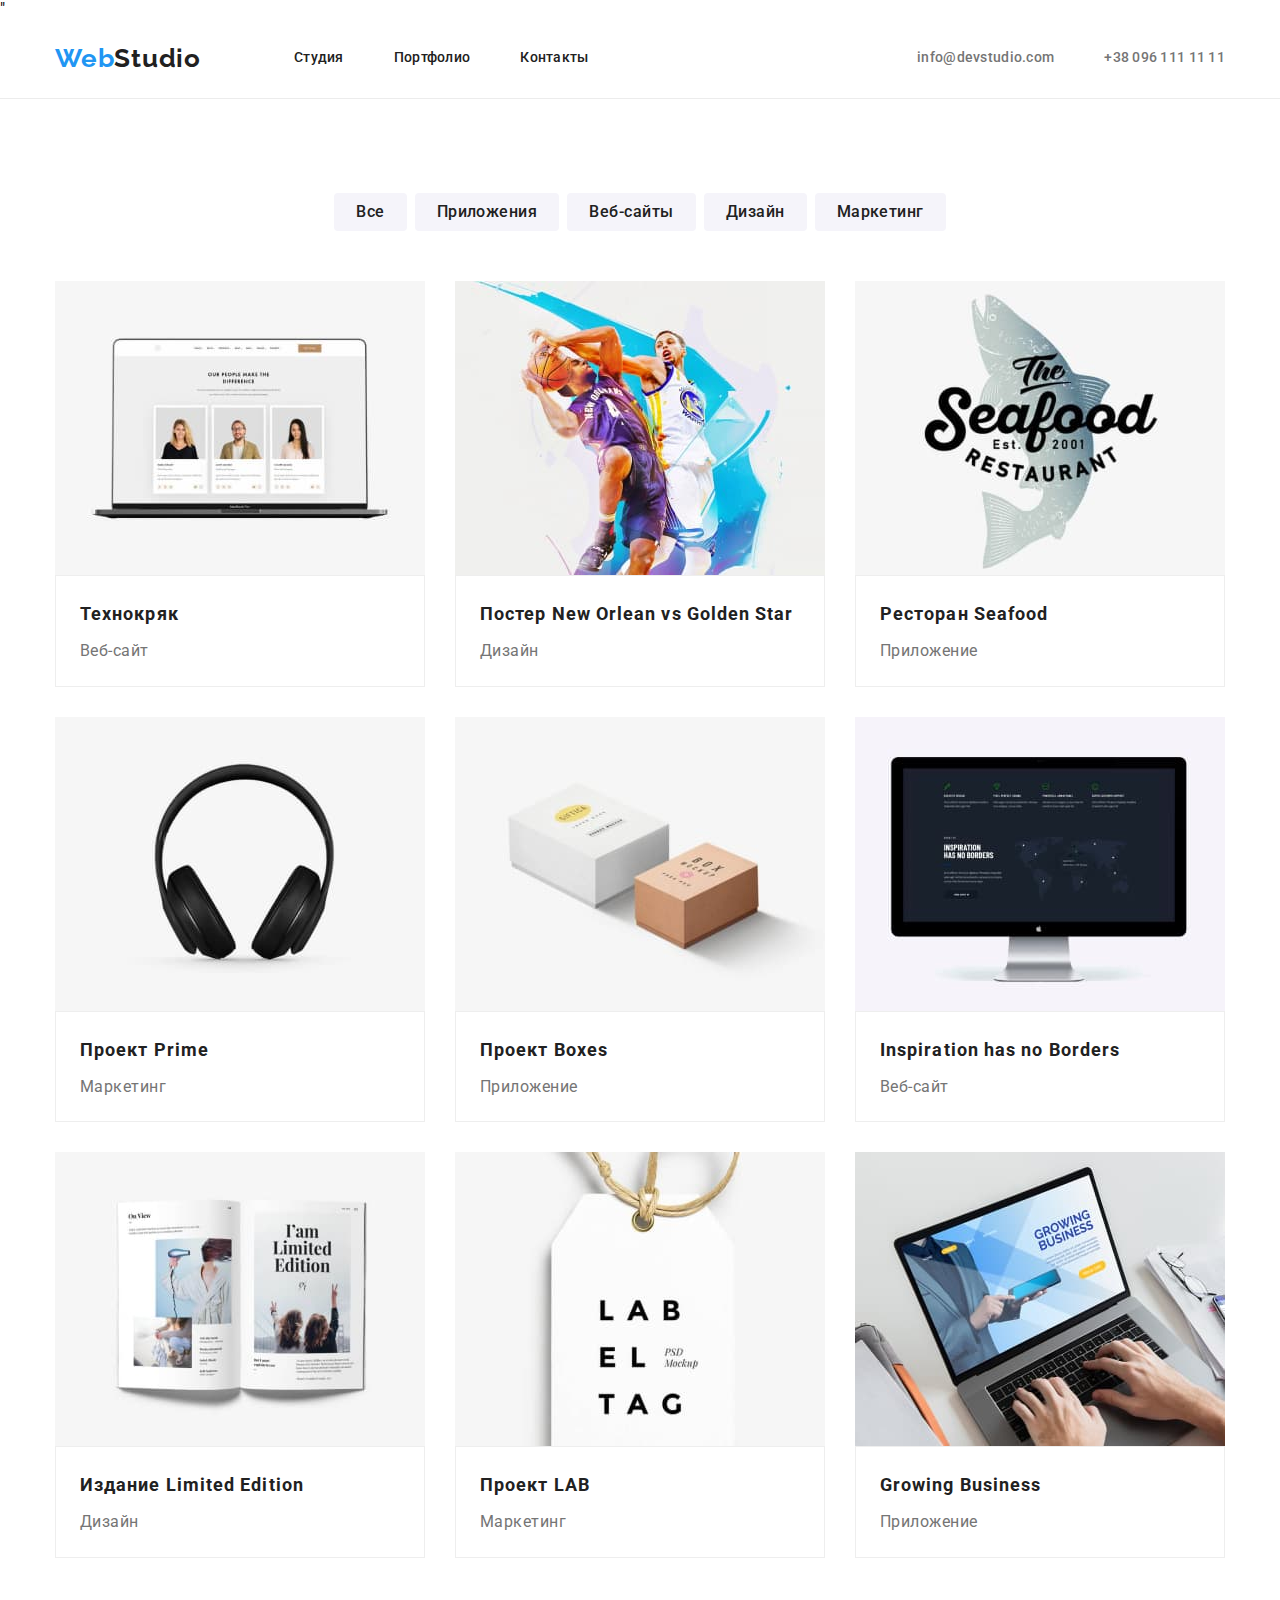
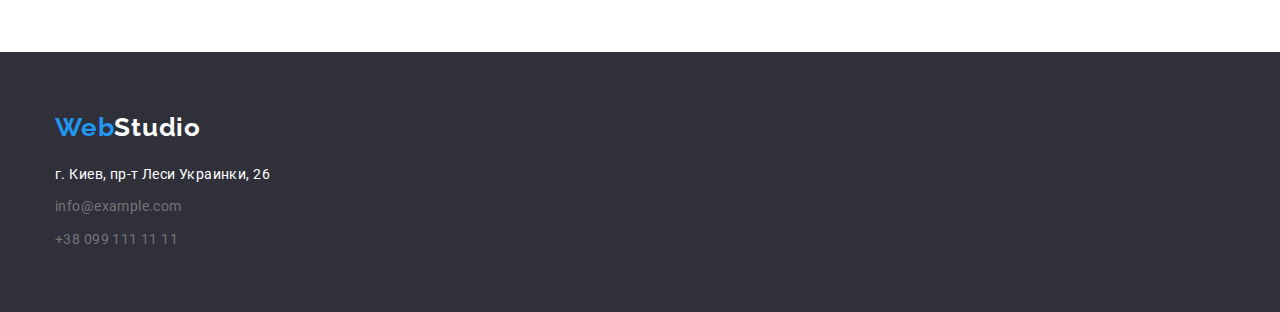
==== commit 103f5707: "final fix" ====
--- a/portfolio.html
+++ b/portfolio.html
@@ -4,136 +4,142 @@
     <meta charset="UTF-8" />
     <meta http-equiv="X-UA-Compatible" content="IE=edge" />
     <meta name="viewport" content="width=device-width, initial-scale=1.0" />
-    <title>Главная</title>
+    <title>Портфолио</title>
+    <link rel="stylesheet" href="./css/modern-normalize.css" />
     <link rel="preconnect" href="https://fonts.googleapis.com" />
     <link rel="preconnect" href="https://fonts.gstatic.com" crossorigin />
-    <link
-        href="https://fonts.googleapis.com/css2?family=Raleway:wght@700&family=Roboto:wght@400;500;700;900&display=swap"
-        rel="stylesheet" />
+    <link href="https://fonts.googleapis.com/css2?family=Raleway:wght@700&family=Roboto:wght@400;500;700;900&display=swap"
+        rel="stylesheet">"
     <link rel="stylesheet" href="./css/styles.css" />
-    <link rel="stylesheet" href="./css/modern-normalize.css" />
 </head>
 
 <body>
-<!--heder-->
+    <!--Header-->
     <header class="header">
-        <div class="container header-content" >
-        <a class="logo" href="index.html"><span class="collortxt">Web</span>Studio</a>
-        <nav class="nav-block">
-            <ul class="header-navigate">
-                <li class="item"><a href="index.html" class="nav-link">Студия</a></li>
-                <li class="item"><a href="portfolio.html" class="nav-link">Портфолио</a></li>
-                <li class="item"><a href="/" class="nav-link">Контакты </a></li>
+        <div class="container header-content">
+            <a class="logo" href="index.html"><span class="collortxt">Web</span>Studio</a>
+            <nav class="nav-block">
+                <ul class="header-navigate">
+                    <li class="item"><a href="index.html" class="nav-link">Студия</a></li>
+                    <li class="item"><a href="portfolio.html" class="nav-link">Портфолио</a></li>
+                    <li class="item"><a href="/" class="nav-link">Контакты </a></li>
+                </ul>
+            </nav>
+            <!--contact-->
+            <ul class="contact-navigate">
+                <li class="item">
+                    <a href="mailto:info@devstudio.com" class="contact">info@devstudio.com</a>
+                </li>
+                <li class="item">
+                    <a href="tel:+380961111111" class="contact">+38 096 111 11 11</a>
+                </li>
             </ul>
-        </nav>
-        <!--contact-->
-        <ul class="contact-navigate">
-            <li class="item"><a href="mailto:info@devstudio.com" class="contact">info@devstudio.com</a></li>
-            <li class="item"><a href="tel:+380961111111" class="contact">+38 096 111 11 11</a></li>
-        </ul>
-        </div>  
+        </div>
     </header>
-    
     <!-- main -->
     <main>
         <!-- button -->
         <section class="section project">
-            <h1 class="hide">Портфолио</h1>
-            <ul class="project-button">
-                <li class="button-list"><button class="button" type="button">Все</button></li>
-                <li class="button-list"><button class="button" type="button">Приложения</button></li>
-                <li class="button-list"><button class="button" type="button">Веб-сайты</button></li>
-                <li class="button-list"><button class="button" type="button">Дизайн</button></li>
-                <li class="button-list"><button class="button" type="button">Маркетинг</button></li>
-            </ul>
-            <!-- photo -->
             <div class="container">
-            <ul class="portfolio">
-                <li class="list">
-                    <img class="photo-card" src="images/1p.jpg" width="370" alt="p1" />
-                    <div class="portfolio-card">
-                    <h2 class="name_project">Технокряк</h2>
-                    <p class="description">Веб-сайт</p>
-                    </div>  
-                </li>
-                <li class="list">
-                    <img class="photo-card" src="images/2p.jpg" width="370" alt="p2" />
-                    <div class="portfolio-card">
-                    <h2 class="name_project">Постер New Orlean vs Golden Star</h2>
-                    <p class="description">Дизайн</p>
-                    </div>
-                </li>
-                <li class="list">
-                    <img class="photo-card" src="images/3p.jpg" width="370" alt="p3" />
-                    <div class="portfolio-card">
-                    <h2 class="name_project">Ресторан Seafood</h2>
-                    <p class="description">Приложение</p>
-                    </div>
-                </li>
-                <li class="list">
-                    <img class="photo-card" src="images/4p.jpg" width="370" alt="p4" >
-                    <div class="portfolio-card">
-                    <h2 class="name_project">Проект Prime</h2>
-                    <p class="description">Маркетинг</p>
-                    </div>  
-                </li>
-                <li class="list">
-                    <img class="photo-card" src="images/5p.jpg" width="370" alt="p5" />
-                    <div class="portfolio-card">
-                    <h2 class="name_project">Проект Boxes</h2>
-                    <p class="description">Приложение</p>
-                    </div>
-                </li>
-                <li class="list">
-                    <img src="images/6p.jpg" width="370" alt="p6" />
-                    <div class="portfolio-card">
-                    <h2 class="name_project">Inspiration has no Borders</h2>
-                    <p class="description">Веб-сайт</p>
-                    </div>
-                </li>
-                <li class="list">
-                    <img class="photo-card" src="images/7p.jpg" width="370" alt="p7" />
-                    <div class="portfolio-card">
-                    <h2 class="name_project">Издание Limited Edition</h2>
-                    <p class="description">Дизайн</p>
-                    </div>
-                </li>
-                <li class="list">
-                    <img class="photo-card" src="images/8p.jpg" width="370" alt="p8" />
-                    <div class="portfolio-card">
-                    <h2 class="name_project">Проект LAB</h2>
-                    <p class="description">Маркетинг</p>
-                    </div>  
-                </li>
-                <li class="list">
-                    <img class="photo-card" src="images/9p.jpg" width="370" alt="p9" />
-                    <div class="portfolio-card">
-                    <h2 class="name_project">Growing Business</h2>
-                    <p class="description">Приложение</p>
-                    </div>
-                </li>
-            </ul>
+                <h1 class="title">Проекты</h1>
+                <ul class="project-button">
+                    <li class="button-list"><button class="button" type="button">Все</button></li>
+                    <li class="button-list">
+                        <button class="button" type="button">Приложения</button>
+                    </li>
+                    <li class="button-list"><button class="button" type="button">Веб-сайты</button></li>
+
+                    <li class="button-list"><button class="button" type="button">Дизайн</button></li>
+                    <li class="button-list"><button class="button" type="button">Маркетинг</button></li>
+                </ul>
+                <!-- photo -->
+                <ul class="project-img">
+                    <li class="list">
+                        <img class="photo-card" src="./images/1p.jpg" width="370" alt="project1" />
+                        <div class="content">
+                            <h2 class="name_project">Технокряк</h2>
+                            <p class="description">Веб-сайт</p>
+                        </div>
+                    </li>
+                    <li class="list">
+                        <img class="photo-card" src="./images/2p.jpg" width="370" alt="project2" />
+                        <div class="content">
+                            <h2 class="name_project">Постер New Orlean vs Golden Star</h2>
+                            <p class="description">Дизайн</p>
+                        </div>
+                    </li>
+                    <li class="list">
+                        <img class="photo-card" src="./images/3p.jpg" width="370" alt="project3" />
+                        <div class="content">
+                            <h2 class="name_project">Ресторан Seafood</h2>
+                            <p class="description">Приложение</p>
+                        </div>
+                    </li>
+                    <li class="list">
+                        <img class="photo-card" src="./images/4p.jpg" width="370" alt="project4" />
+                        <div class="content">
+                            <h2 class="name_project">Проект Prime</h2>
+                            <p class="description">Маркетинг</p>
+                        </div>
+                    </li>
+                    <li class="list">
+                        <img class="photo-card" src="./images/5p.jpg" width="370" alt="project5" />
+                        <div class="content">
+                            <h2 class="name_project">Проект Boxes</h2>
+                            <p class="description">Приложение</p>
+                        </div>
+                    </li>
+                    <li class="list">
+                        <img class="photo-card" src="./images/6p.jpg" width="370" alt="project6" />
+                        <div class="content">
+                            <h2 class="name_project">Inspiration has no Borders</h2>
+                            <p class="description">Веб-сайт</p>
+                        </div>
+                    </li>
+                    <li class="list">
+                        <img class="photo-card" src="./images/7p.jpg" width="370" alt="project7" />
+                        <div class="content">
+                            <h2 class="name_project">Издание Limited Edition</h2>
+                            <p class="description">Дизайн</p>
+                        </div>
+                    </li>
+                    <li class="list">
+                        <img class="photo-card" src="./images/8p.jpg" width="370" alt="project8" />
+                        <div class="content">
+                            <h2 class="name_project">Проект LAB</h2>
+                            <p class="description">Маркетинг</p>
+                        </div>
+                    </li>
+                    <li class="list">
+                        <img class="photo-card" src="./images/9p.jpg" width="370" alt="project9" />
+                        <div class="content">
+                            <h2 class="name_project">Growing Business</h2>
+                            <p class="description">Приложение</p>
+                        </div>
+                    </li>
+                </ul>
             </div>
         </section>
     </main>
     <!-- Footer -->
-<footer class="footer">
-    <div class="container conteiner-footer">
-    <a class="logo-footer" href="index.html"><span class="collortxt">Web</span>Studio</a>
-    <address class="address">
-        <ul class="address-list">
-            <li class="footer-contact">
-                <a class="map" href="https://goo.gl/maps/zJ5b4M9oRAb7cDgC7">г. Киев, пр-т Леси Украинки, 26</a>
-            </li>
-            <li class="footer-contact">
-                <a class="contact" href="mailto:info@example.com">info@example.com</a>
-            </li>
-            <li class="footer-contact">
-                <a class="contact" href="tel:+380991111111">+38 099 111 11 11</a>
-            </li>
-        </ul>
-    </address>
-    </div>
-</footer>
+    <footer class="footer">
+        <div class="container container-footer">
+            <a class="logo-footer" href="index.html"><span class="collortxt">Web</span>Studio</a>
+            <address class="address">
+                <ul class="address-list">
+                    <li class="footer-contact">
+                        <a class="map" href="https://goo.gl/maps/zJ5b4M9oRAb7cDgC7">г. Киев, пр-т Леси Украинки, 26</a>
+                    </li>
+                    <li class="footer-contact">
+                        <a class="contact" href="mailto:info@example.com">info@example.com</a>
+                    </li>
+                    <li class="footer-contact">
+                        <a class="contact" href="tel:+380991111111">+38 099 111 11 11</a>
+                    </li>
+                </ul>
+            </address>
+        </div>
+    </footer>
 </body>
-</html>
+
+</html>--- a/css/styles.css
+++ b/css/styles.css
@@ -22,18 +22,12 @@
   margin: 0;
   padding: 0;
 }
-.hedden-elem {
-  width: 1px;
-  height: 1px;
-  owerflow: hidden;
-  opacity: 0;
-  margin-top: -1px;
-}
 .header {
   border-bottom: 1px solid #ececec;
 }
 .header-content {
   display: flex;
+
   align-items: center;
 }
 /* logo */
@@ -49,6 +43,7 @@
   color: var(--basic-coller);
   text-decoration: none;
 }
+
 /* Навигация */
 .header-navigate .nav-link {
   color: var(--basic-coller);
@@ -67,6 +62,7 @@
 .contact-navigate {
   margin-left: auto;
 }
+
 .contact-navigate .contact {
   color: var(--description-collor);
   text-decoration: none;
@@ -77,6 +73,7 @@
   display: block;
   padding: 21px 0;
 }
+
 .nav-block {
   margin-left: 93px;
 }
@@ -95,11 +92,13 @@
 .section {
   padding: 94px 0;
 }
+
 .hero {
   background-color: var(--bacgraund);
   text-align: center;
   padding: 200px 0;
 }
+
 .hero .title {
   font-weight: 900;
   font-size: 44px;
@@ -124,6 +123,7 @@
   padding: 10px 32px;
   border: transparent;
 }
+
 /* information section */
 .hide {
   position: absolute;
@@ -142,8 +142,6 @@
   padding: 0px 15px;
 }
 .information .item {
-  margin: 0;
-  padding: 0;
   display: flex;
   list-style-type: none;
 }
@@ -175,7 +173,8 @@
 .work {
   padding-top: 0;
 }
-img {
+.img {
+  display: block;
   max-width: 100%;
   height: auto;
 }
@@ -225,6 +224,7 @@
   text-align: center;
   letter-spacing: 0.03em;
 }
+
 .profession {
   font-size: 16px;
   line-height: 19px;
@@ -232,7 +232,7 @@
   color: var(--description-collor);
   letter-spacing: 0.03em;
   font-weight: 400;
-  padding-top: 10px;
+  margin-top: 10px;
 }
 .team .team-info {
   display: flex;
@@ -251,6 +251,7 @@
   background-color: var(--bacgraund);
   padding: 60px 0;
 }
+
 .footer .logo-footer {
   color: var(--title-color);
   text-decoration: none;
@@ -264,6 +265,7 @@
 .logo-footer .collortxt {
   color: var(--hover-collor-text);
 }
+
 .footer-contact .contact {
   list-style-type: none;
   font-size: 14px;
@@ -274,6 +276,7 @@
   text-decoration: none;
   font-style: normal;
 }
+
 .footer-contact .map {
   color: var(--title-color);
   font-size: 14px;
@@ -291,12 +294,14 @@
 .footer-contact:not(:last-child) {
   margin-bottom: 9px;
 }
+
 .footer-contact .contact:focus,
 .footer-contact .map:focus,
 .footer-contact .contact:hover,
 .footer-contact .map:hover {
   color: var(--hover-collor-text);
 }
+
 /* Портфолио */
 .project-button,
 .project-img {
@@ -309,6 +314,7 @@
   justify-content: center;
   margin-bottom: 50px;
 }
+
 .project-button .button-list:not(:last-child) {
   margin-right: 8px;
 }
@@ -329,49 +335,51 @@
   background-color: var(--hover-collor-text);
   color: var(--title-color);
 }
-.portfolio {
+.project-img {
   display: flex;
   flex-wrap: wrap;
 }
-
+.project-img .content {
+  padding: 20px 24px;
+  border: 1px solid #eeeeee;
+}
+
+.project-img .list {
+  margin-right: 30px;
+  margin-bottom: 30px;
+}
 .photo-card {
   display: block;
-  /* max-width: 100%;
-  height: auto; */
-}
-
-.list {
-  width: calc((100% - 60px) / 3);
-  margin-right: 30px;
-  margin-bottom: 30px;
-}
-
-.list:nth-child(3n) {
+}
+
+.project-img .list:nth-child(3n) {
   margin-right: 0px;
 }
-
-.list:nth-last-child(-n + 3) {
+.project-img .list:nth-last-child(-n + 3) {
   margin-bottom: 0px;
 }
-
-.porfolio-title {
-  font-weight: bold;
+.project .title {
+  position: absolute;
+  width: 1px;
+  height: 1px;
+  margin: -1px;
+  padding: 0;
+  overflow: hidden;
+  border: 0;
+  clip: rect(0 0 0 0);
+}
+.name_project {
+  font-weight: 700;
   font-size: 18px;
   line-height: 2;
+  color: var(--basic-coller);
   letter-spacing: 0.06em;
-  color: var(--title-text-color);
-}
-
-.portfolio-card {
-  padding: 20px 24px;
-  border-left: 1px solid #eeeeee;
-  border-right: 1px solid #eeeeee;
-  border-bottom: 1px solid #eeeeee;
+  margin-bottom: 4px;
 }
 .description {
-  margin-top: 4px;
-  font-size: 16px;
-  line-height: 1.87;
-  letter-spacing: 0.03em;
-  color: var(--primary-text-color);
-}
+  font-size: 16px;
+  line-height: 1.85;
+  color: var(--description-collor);
+  letter-spacing: 0.03em;
+  font-weight: 400;
+}
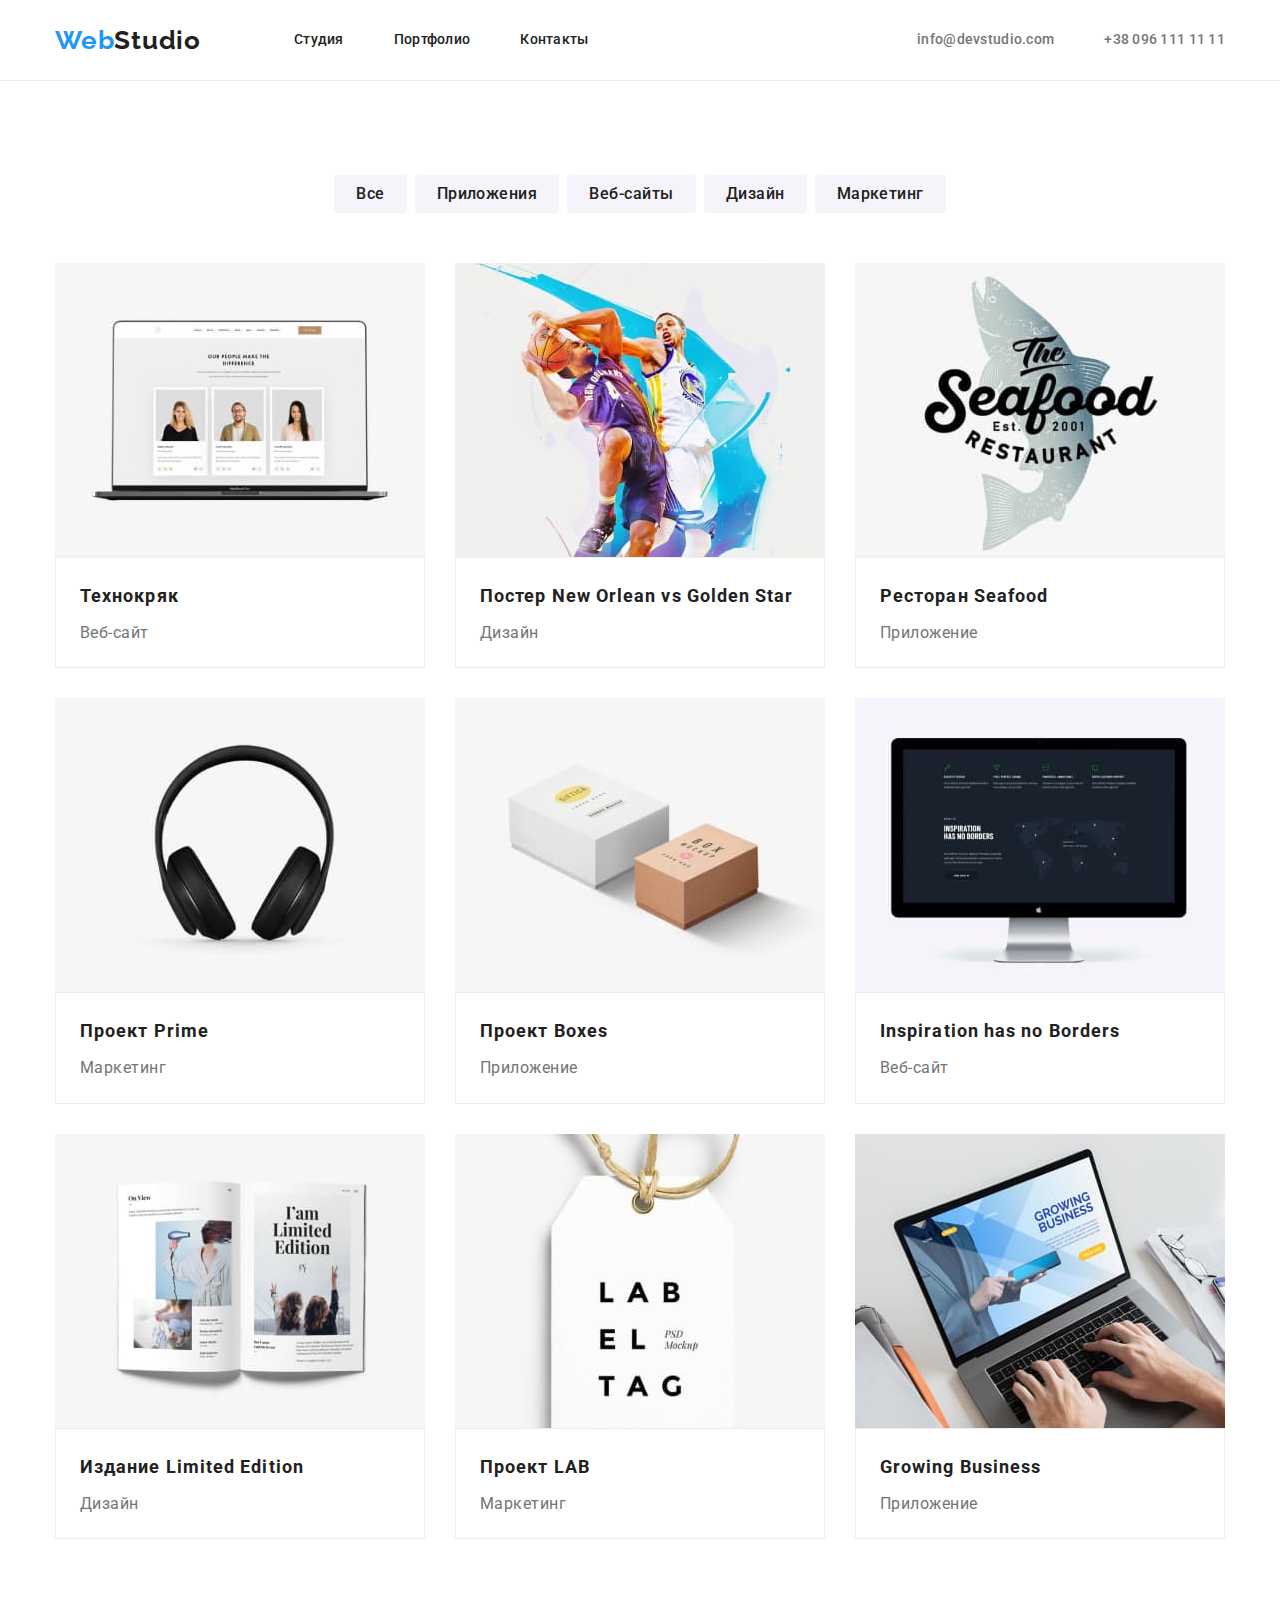
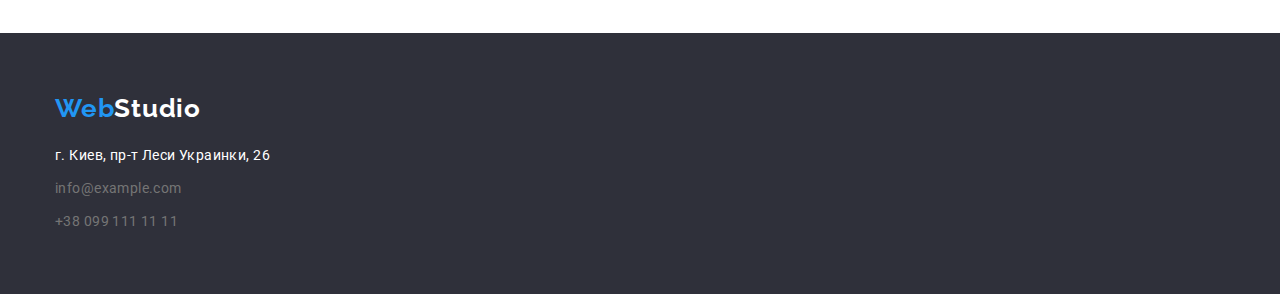
==== commit cde0e8fa: "final fix2" ====
--- a/portfolio.html
+++ b/portfolio.html
@@ -9,7 +9,7 @@
     <link rel="preconnect" href="https://fonts.googleapis.com" />
     <link rel="preconnect" href="https://fonts.gstatic.com" crossorigin />
     <link href="https://fonts.googleapis.com/css2?family=Raleway:wght@700&family=Roboto:wght@400;500;700;900&display=swap"
-        rel="stylesheet">"
+        rel="stylesheet">
     <link rel="stylesheet" href="./css/styles.css" />
 </head>
 
